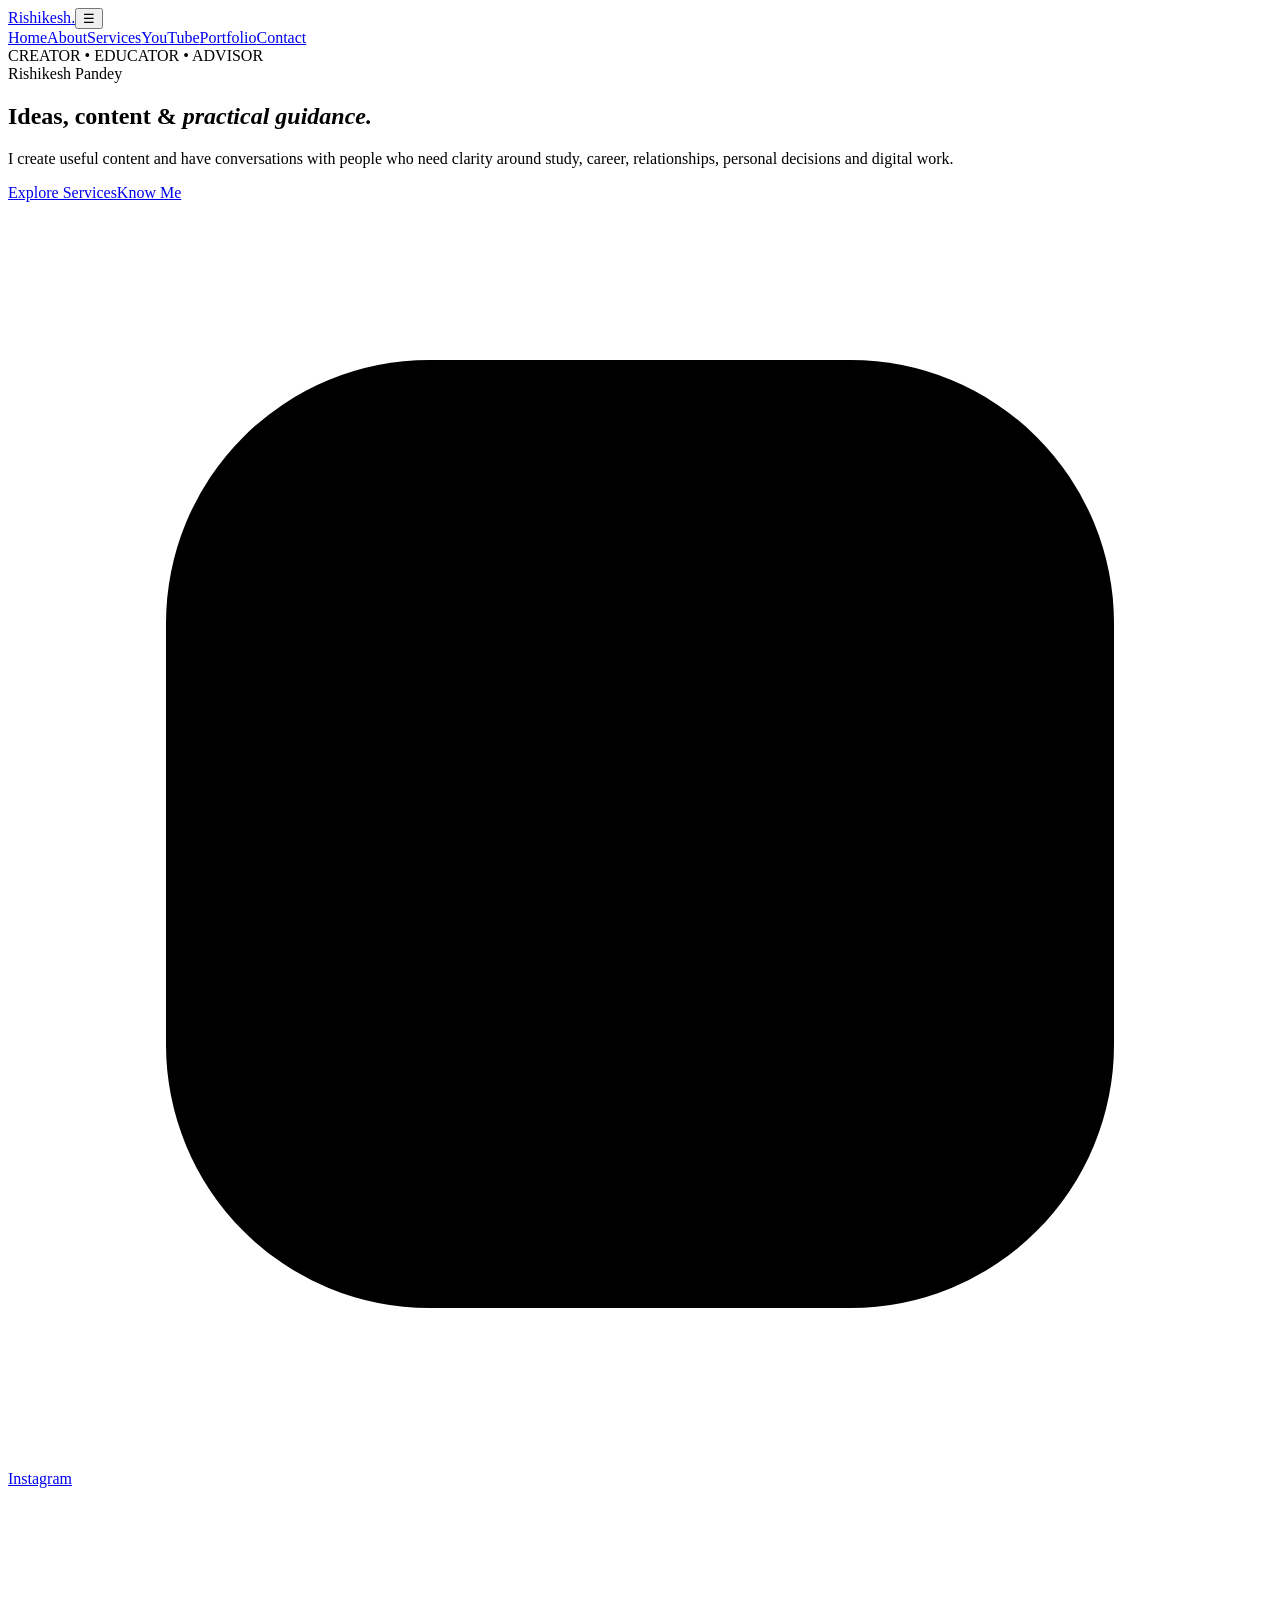
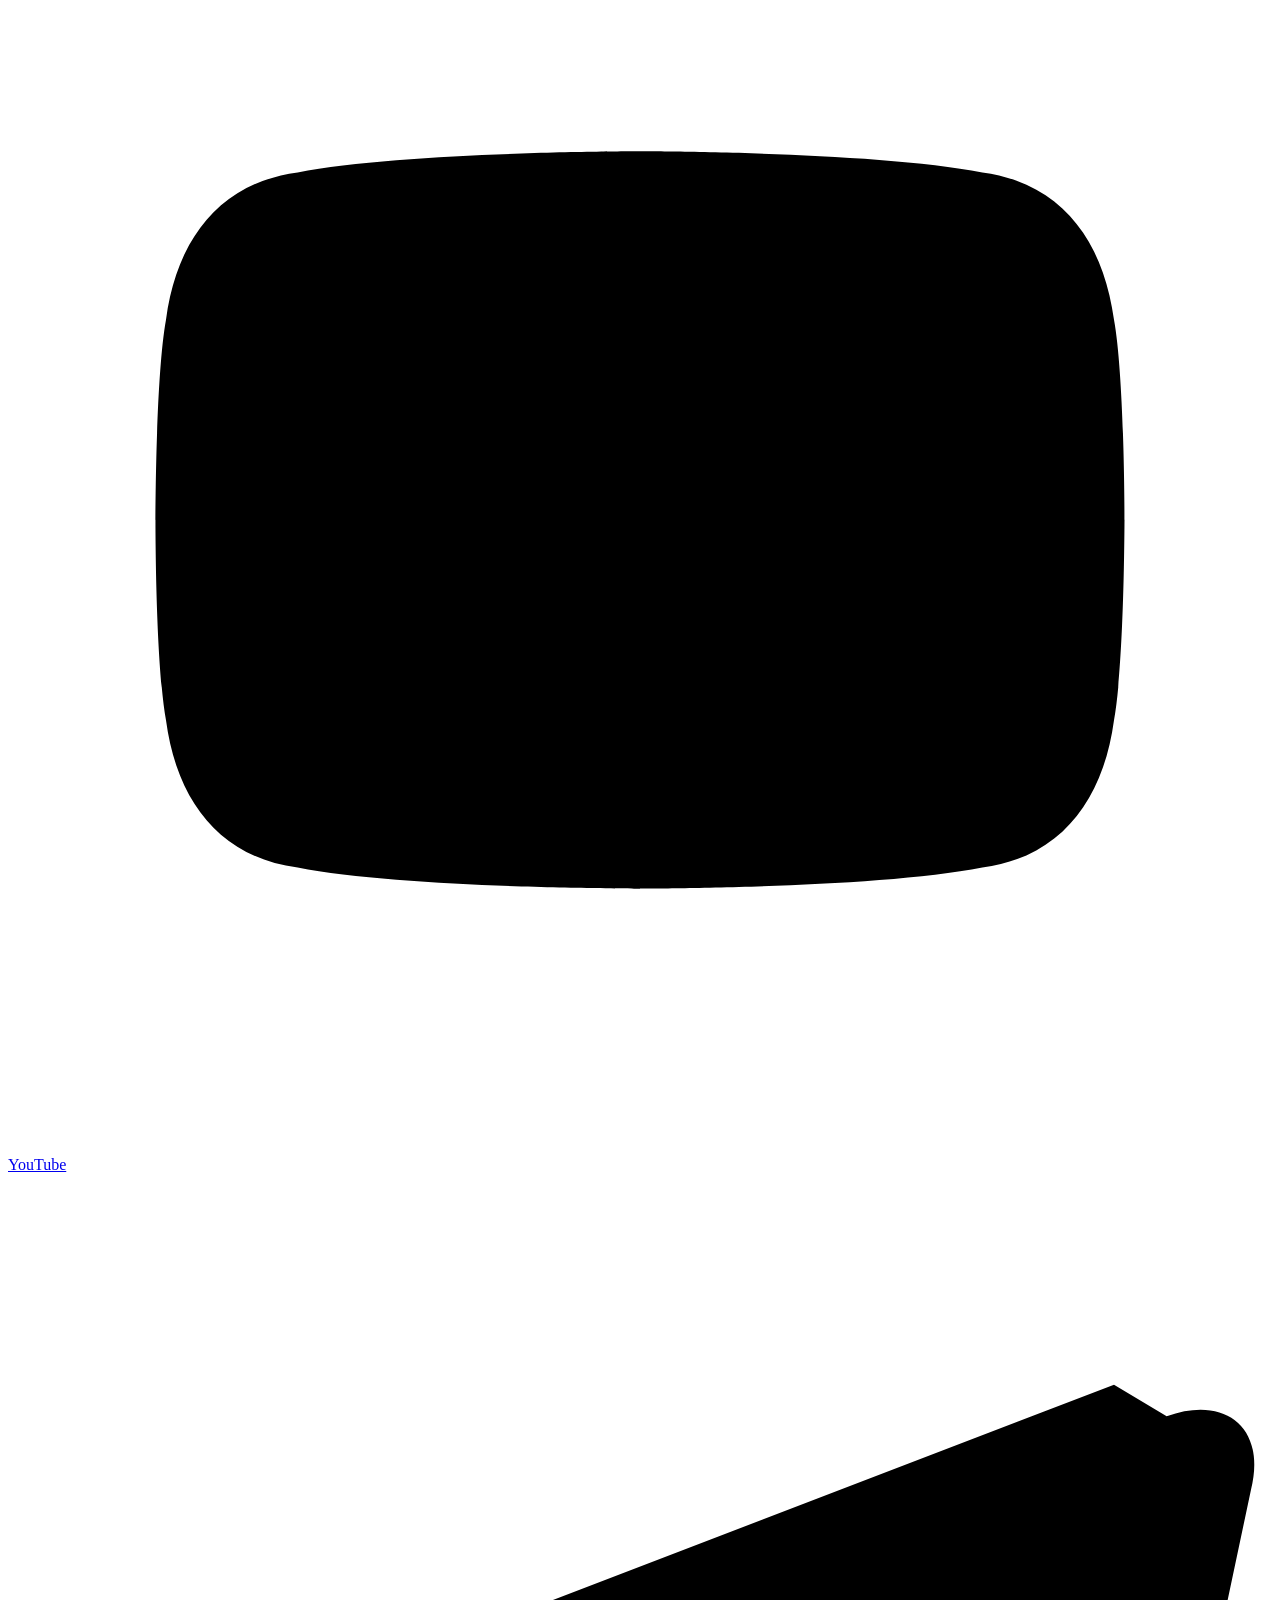
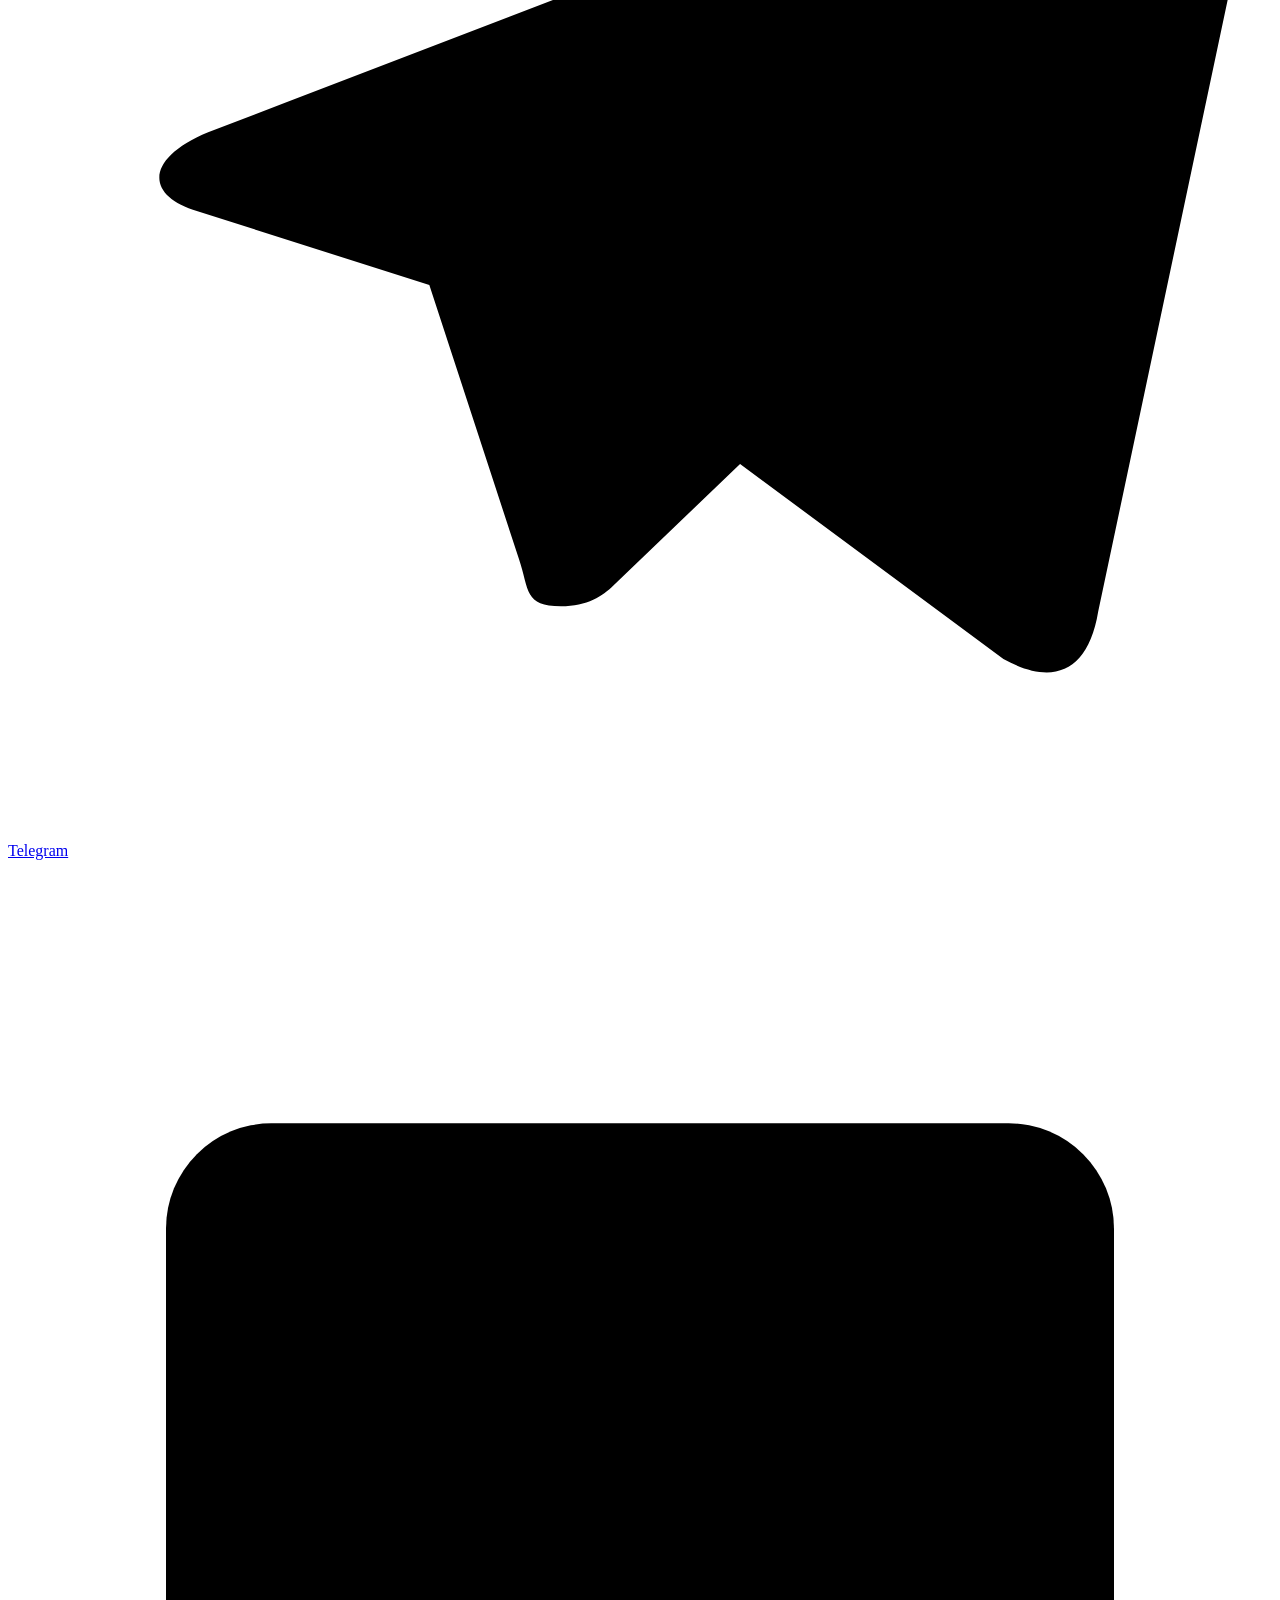
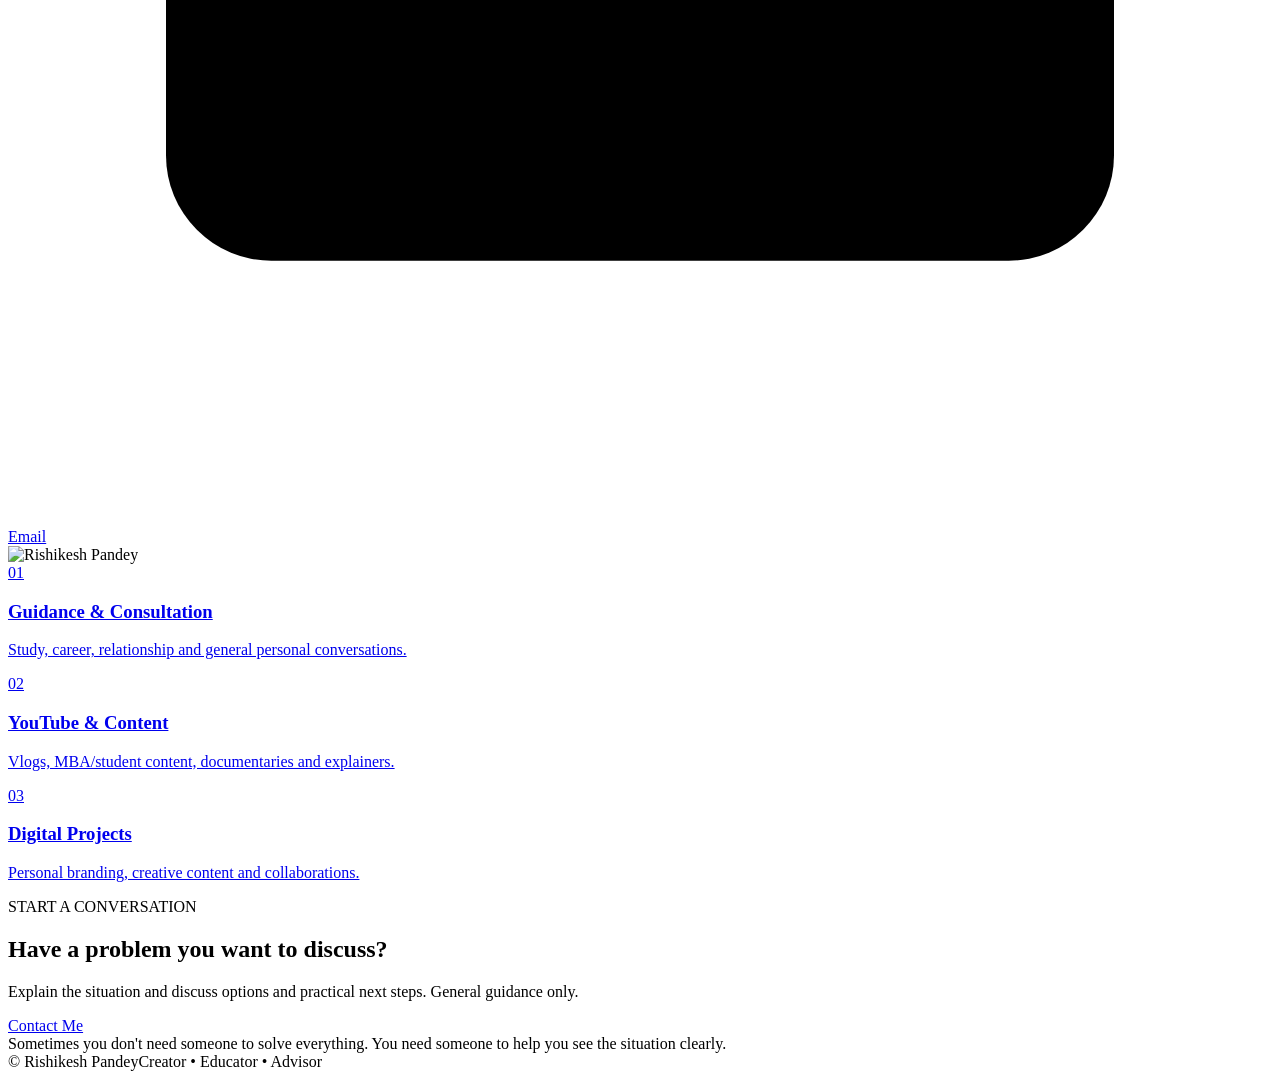
==== index.html @ b8ed44d0 "Add files via upload" ====
<!doctype html><html lang="en"><head><meta charset="utf-8"><meta name="viewport" content="width=device-width,initial-scale=1"><title>Rishikesh Pandey | Creator • Educator • Advisor</title><link rel="stylesheet" href="assets/style.css"></head><body><header class="header"><div class="container nav"><a class="logo" href="index.html">Rishikesh<span>.</span></a><button class="menu" onclick="toggleMenu()">☰</button><nav id="nav"><a class="active" href="index.html">Home</a><a class="" href="about.html">About</a><a class="" href="services.html">Services</a><a class="" href="youtube.html">YouTube</a><a class="" href="portfolio.html">Portfolio</a><a class="" href="contact.html">Contact</a></nav></div></header><main><section class="hero"><div class="container hero-grid"><div><div class="eyebrow">CREATOR • EDUCATOR • ADVISOR</div><div class="hero-name">Rishikesh Pandey</div><h1>Ideas, content & <em>practical guidance.</em></h1><p class="hero-intro">I create useful content and have conversations with people who need clarity around study, career, relationships, personal decisions and digital work.</p><div class="buttons"><a class="btn primary" href="services.html">Explore Services</a><a class="btn" href="about.html">Know Me</a></div><div class="social-row social-icons">
<a class="social-icon instagram" href="https://www.instagram.com/rishikeshpandey.25" target="_blank" rel="noopener" title="Instagram" aria-label="Instagram"><svg viewBox="0 0 24 24"><rect x="3" y="3" width="18" height="18" rx="5"/><circle cx="12" cy="12" r="4"/><circle class="dot" cx="17.4" cy="6.7" r="1.15"/></svg><span>Instagram</span></a>
<a class="social-icon youtube" href="https://youtube.com/@rishikeshpandeyvlogs9507" target="_blank" rel="noopener" title="YouTube" aria-label="YouTube"><svg viewBox="0 0 24 24"><path class="solid" d="M21 8.2c-.2-1.5-1-2.6-2.5-2.8C16.5 5 12 5 12 5s-4.5 0-6.5.4C4 5.6 3.2 6.7 3 8.2 2.8 9.3 2.8 12 2.8 12s0 2.7.2 3.8c.2 1.5 1 2.6 2.5 2.8C7.5 19 12 19 12 19s4.5 0 6.5-.4c1.5-.2 2.3-1.3 2.5-2.8.2-1.1.2-3.8.2-3.8s0-2.7-.2-3.8Z"/><path class="cut" d="m10 9 5 3-5 3Z"/></svg><span>YouTube</span></a>
<a class="social-icon telegram" href="https://telegram.org/dl" target="_blank" rel="noopener" title="Telegram" aria-label="Telegram"><svg viewBox="0 0 24 24"><path class="solid" d="M21 4 3.8 10.6c-1.2.5-1.2 1.2-.2 1.5L8 13.5l1.7 5.2c.2.6.1.9.8.9.5 0 .8-.2 1-.4l2.4-2.3 5 3.7c.9.5 1.6.3 1.8-.9L23.6 6c.3-1.2-.5-1.8-1.6-1.4Z"/></svg><span>Telegram</span></a>
<a class="social-icon email" href="mailto:rishikeshp700@gmail.com" title="Email" aria-label="Email"><svg viewBox="0 0 24 24"><rect x="3" y="5" width="18" height="14" rx="2"/><path d="m4 7 8 6 8-6"/></svg><span>Email</span></a>
</div></div><div class="hero-photo"><img src="assets/rishikesh-profile.png" alt="Rishikesh Pandey"></div></div></section><section class="section"><div class="container"><div class="cards three"><a class="card" href="services.html"><span>01</span><h3>Guidance & Consultation</h3><p>Study, career, relationship and general personal conversations.</p></a><a class="card" href="youtube.html"><span>02</span><h3>YouTube & Content</h3><p>Vlogs, MBA/student content, documentaries and explainers.</p></a><a class="card" href="portfolio.html"><span>03</span><h3>Digital Projects</h3><p>Personal branding, creative content and collaborations.</p></a></div></div></section><section class="section dark"><div class="container split"><div><div class="eyebrow">START A CONVERSATION</div><h2>Have a problem you want to discuss?</h2><p>Explain the situation and discuss options and practical next steps. General guidance only.</p><a class="btn primary" href="contact.html">Contact Me</a></div><div class="quote">Sometimes you don't need someone to solve everything. You need someone to help you see the situation clearly.</div></div></section></main><footer><div class="container footer"><span>© <span id="year"></span> Rishikesh Pandey</span><span>Creator • Educator • Advisor</span></div></footer><script src="assets/script.js"></script></body></html>
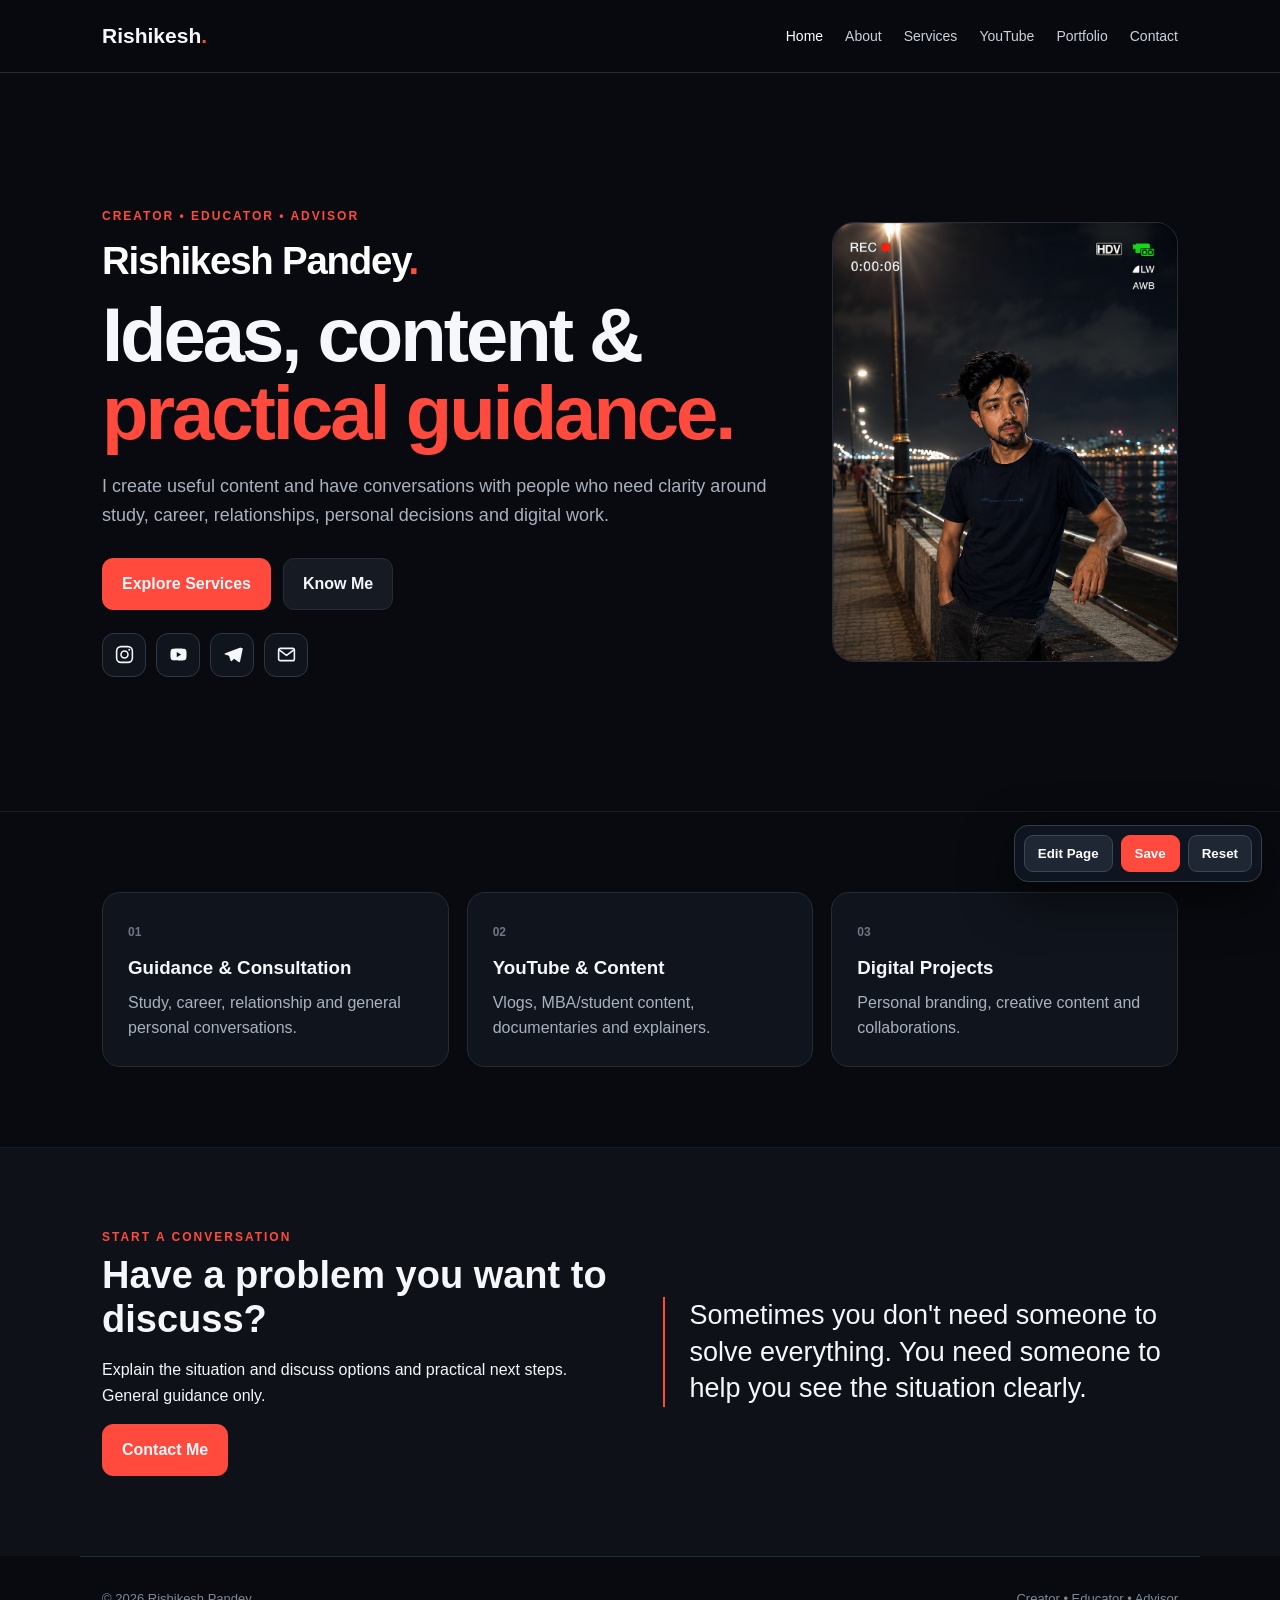
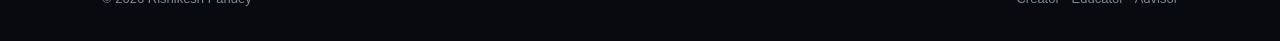
==== commit 7984eda0: "Update website to final v13" ====
--- a/index.html
+++ b/index.html
@@ -1,6 +1,14 @@
-<!doctype html><html lang="en"><head><meta charset="utf-8"><meta name="viewport" content="width=device-width,initial-scale=1"><title>Rishikesh Pandey | Creator • Educator • Advisor</title><link rel="stylesheet" href="assets/style.css"></head><body><header class="header"><div class="container nav"><a class="logo" href="index.html">Rishikesh<span>.</span></a><button class="menu" onclick="toggleMenu()">☰</button><nav id="nav"><a class="active" href="index.html">Home</a><a class="" href="about.html">About</a><a class="" href="services.html">Services</a><a class="" href="youtube.html">YouTube</a><a class="" href="portfolio.html">Portfolio</a><a class="" href="contact.html">Contact</a></nav></div></header><main><section class="hero"><div class="container hero-grid"><div><div class="eyebrow">CREATOR • EDUCATOR • ADVISOR</div><div class="hero-name">Rishikesh Pandey</div><h1>Ideas, content & <em>practical guidance.</em></h1><p class="hero-intro">I create useful content and have conversations with people who need clarity around study, career, relationships, personal decisions and digital work.</p><div class="buttons"><a class="btn primary" href="services.html">Explore Services</a><a class="btn" href="about.html">Know Me</a></div><div class="social-row social-icons">
-<a class="social-icon instagram" href="https://www.instagram.com/rishikeshpandey.25" target="_blank" rel="noopener" title="Instagram" aria-label="Instagram"><svg viewBox="0 0 24 24"><rect x="3" y="3" width="18" height="18" rx="5"/><circle cx="12" cy="12" r="4"/><circle class="dot" cx="17.4" cy="6.7" r="1.15"/></svg><span>Instagram</span></a>
-<a class="social-icon youtube" href="https://youtube.com/@rishikeshpandeyvlogs9507" target="_blank" rel="noopener" title="YouTube" aria-label="YouTube"><svg viewBox="0 0 24 24"><path class="solid" d="M21 8.2c-.2-1.5-1-2.6-2.5-2.8C16.5 5 12 5 12 5s-4.5 0-6.5.4C4 5.6 3.2 6.7 3 8.2 2.8 9.3 2.8 12 2.8 12s0 2.7.2 3.8c.2 1.5 1 2.6 2.5 2.8C7.5 19 12 19 12 19s4.5 0 6.5-.4c1.5-.2 2.3-1.3 2.5-2.8.2-1.1.2-3.8.2-3.8s0-2.7-.2-3.8Z"/><path class="cut" d="m10 9 5 3-5 3Z"/></svg><span>YouTube</span></a>
-<a class="social-icon telegram" href="https://telegram.org/dl" target="_blank" rel="noopener" title="Telegram" aria-label="Telegram"><svg viewBox="0 0 24 24"><path class="solid" d="M21 4 3.8 10.6c-1.2.5-1.2 1.2-.2 1.5L8 13.5l1.7 5.2c.2.6.1.9.8.9.5 0 .8-.2 1-.4l2.4-2.3 5 3.7c.9.5 1.6.3 1.8-.9L23.6 6c.3-1.2-.5-1.8-1.6-1.4Z"/></svg><span>Telegram</span></a>
-<a class="social-icon email" href="mailto:rishikeshp700@gmail.com" title="Email" aria-label="Email"><svg viewBox="0 0 24 24"><rect x="3" y="5" width="18" height="14" rx="2"/><path d="m4 7 8 6 8-6"/></svg><span>Email</span></a>
-</div></div><div class="hero-photo"><img src="assets/rishikesh-profile.png" alt="Rishikesh Pandey"></div></div></section><section class="section"><div class="container"><div class="cards three"><a class="card" href="services.html"><span>01</span><h3>Guidance & Consultation</h3><p>Study, career, relationship and general personal conversations.</p></a><a class="card" href="youtube.html"><span>02</span><h3>YouTube & Content</h3><p>Vlogs, MBA/student content, documentaries and explainers.</p></a><a class="card" href="portfolio.html"><span>03</span><h3>Digital Projects</h3><p>Personal branding, creative content and collaborations.</p></a></div></div></section><section class="section dark"><div class="container split"><div><div class="eyebrow">START A CONVERSATION</div><h2>Have a problem you want to discuss?</h2><p>Explain the situation and discuss options and practical next steps. General guidance only.</p><a class="btn primary" href="contact.html">Contact Me</a></div><div class="quote">Sometimes you don't need someone to solve everything. You need someone to help you see the situation clearly.</div></div></section></main><footer><div class="container footer"><span>© <span id="year"></span> Rishikesh Pandey</span><span>Creator • Educator • Advisor</span></div></footer><script src="assets/script.js"></script></body></html>+<!DOCTYPE html>
+<html lang="en"><head><meta charset="utf-8"/><meta content="width=device-width,initial-scale=1" name="viewport"/><title>Rishikesh Pandey | Creator • Educator • Advisor</title><link href="assets/style.css" rel="stylesheet"/></head><body><header class="header"><div class="container nav"><a class="logo" href="index.html">Rishikesh<span>.</span></a><button class="menu" onclick="toggleMenu()">☰</button><nav id="nav"><a class="active" href="index.html">Home</a><a class="" href="about.html">About</a><a class="" href="services.html">Services</a><a class="" href="youtube.html">YouTube</a><a class="" href="portfolio.html">Portfolio</a><a class="" href="contact.html">Contact</a></nav></div></header><main><section class="hero"><div class="container hero-grid"><div><div class="eyebrow" contenteditable="false" spellcheck="false">CREATOR • EDUCATOR • ADVISOR</div><div class="hero-name">Rishikesh Pandey</div><h1 contenteditable="false" spellcheck="false">Ideas, content &amp; <em>practical guidance.</em></h1><p contenteditable="false" spellcheck="false">I create useful content and have conversations with people who need clarity around study, career, relationships, personal decisions and digital work.</p><div class="buttons"><a class="btn primary" href="services.html">Explore Services</a><a class="btn" href="about.html">Know Me</a></div><div class="social-row social-icons">
+<a aria-label="Instagram" class="social-icon instagram" href="https://www.instagram.com/rishikeshpandey.25" rel="noopener" target="_blank" title="Instagram">
+<svg viewbox="0 0 24 24"><rect height="18" rx="5" width="18" x="3" y="3"></rect><circle cx="12" cy="12" r="4"></circle><circle class="dot" cx="17.4" cy="6.7" r="1.15"></circle></svg><span>Instagram</span>
+</a>
+<a aria-label="YouTube" class="social-icon youtube" href="https://youtube.com/@rishikeshpandeyvlogs9507" rel="noopener" target="_blank" title="YouTube">
+<svg viewbox="0 0 24 24"><path class="solid" d="M21 8.2c-.2-1.5-1-2.6-2.5-2.8C16.5 5 12 5 12 5s-4.5 0-6.5.4C4 5.6 3.2 6.7 3 8.2 2.8 9.3 2.8 12 2.8 12s0 2.7.2 3.8c.2 1.5 1 2.6 2.5 2.8C7.5 19 12 19 12 19s4.5 0 6.5-.4c1.5-.2 2.3-1.3 2.5-2.8.2-1.1.2-3.8.2-3.8s0-2.7-.2-3.8Z"></path><path class="cut" d="m10 9 5 3-5 3Z"></path></svg><span>YouTube</span>
+</a>
+<a aria-label="Telegram" class="social-icon telegram" href="https://telegram.org/dl" rel="noopener" target="_blank" title="Telegram">
+<svg viewbox="0 0 24 24"><path class="solid" d="M21 4 3.8 10.6c-1.2.5-1.2 1.2-.2 1.5L8 13.5l1.7 5.2c.2.6.1.9.8.9.5 0 .8-.2 1-.4l2.4-2.3 5 3.7c.9.5 1.6.3 1.8-.9L23.6 6c.3-1.2-.5-1.8-1.6-1.4Z"></path></svg><span>Telegram</span>
+</a>
+<a aria-label="Email" class="social-icon email" href="mailto:rishikeshp700@gmail.com" title="Email">
+<svg viewbox="0 0 24 24"><rect height="14" rx="2" width="18" x="3" y="5"></rect><path d="m4 7 8 6 8-6"></path></svg><span>Email</span>
+</a></div></div><div class="hero-photo"><img alt="Rishikesh Pandey" class="" data-edit-index="0" src="assets/rishikesh-profile.png"/></div></div></section><section class="section"><div class="container"><div class="cards three"><a class="card" href="services.html"><span contenteditable="false" spellcheck="false">01</span><h3 contenteditable="false" spellcheck="false">Guidance &amp; Consultation</h3><p contenteditable="false" spellcheck="false">Study, career, relationship and general personal conversations.</p></a><a class="card" href="youtube.html"><span contenteditable="false" spellcheck="false">02</span><h3 contenteditable="false" spellcheck="false">YouTube &amp; Content</h3><p contenteditable="false" spellcheck="false">Vlogs, MBA/student content, documentaries and explainers.</p></a><a class="card" href="portfolio.html"><span contenteditable="false" spellcheck="false">03</span><h3 contenteditable="false" spellcheck="false">Digital Projects</h3><p contenteditable="false" spellcheck="false">Personal branding, creative content and collaborations.</p></a></div></div></section><section class="section dark"><div class="container split"><div><div class="eyebrow" contenteditable="false" spellcheck="false">START A CONVERSATION</div><h2 contenteditable="false" spellcheck="false">Have a problem you want to discuss?</h2><p contenteditable="false" spellcheck="false">Explain the situation and discuss options and practical next steps. General guidance only.</p><a class="btn primary" href="contact.html">Contact Me</a></div><div class="quote" contenteditable="false" spellcheck="false">Sometimes you don't need someone to solve everything. You need someone to help you see the situation clearly.</div></div></section></main><footer><div class="container footer"><span>© <span id="year"></span> Rishikesh Pandey</span><span>Creator • Educator • Advisor</span></div></footer><script src="assets/script.js"></script></body></html>
--- a/assets/style.css
+++ b/assets/style.css
@@ -0,0 +1,66 @@
+*{box-sizing:border-box}html{scroll-behavior:smooth}body{margin:0;background:#080a0f;color:#f5f7fb;font-family:Inter,Arial,sans-serif;line-height:1.6}a{color:inherit;text-decoration:none}.container{max-width:1120px;margin:auto;padding:0 22px}.header{position:sticky;top:0;z-index:10;background:#080a0fee;backdrop-filter:blur(12px);border-bottom:1px solid #252c38}.nav{height:72px;display:flex;align-items:center;justify-content:space-between}.logo{font-size:21px;font-weight:850}.logo span,.eyebrow{color:#ff4a3d}nav{display:flex;gap:22px}nav a{font-size:14px;color:#cbd1db}nav a:hover,nav a.active{color:#fff}.menu{display:none;background:none;border:0;color:white;font-size:27px}.hero{min-height:82vh;display:flex;align-items:center;padding:65px 0}.hero-grid{display:grid;grid-template-columns:1fr .9fr;gap:60px;align-items:center}.eyebrow{font-size:12px;letter-spacing:2px;font-weight:850}.hero h1,.page-hero h1{font-size:clamp(44px,7vw,76px);line-height:1.03;letter-spacing:-3px;margin:15px 0 20px}.hero h1 em{color:#ff4a3d;font-style:normal}.hero p,.page-hero p{font-size:18px;color:#a9b1bf;max-width:720px}.hero-photo{height:600px;border:1px solid #252c38;border-radius:28px;overflow:hidden}.hero-photo img,.about-photo,.contact-photo img{width:100%;height:100%;object-fit:cover;object-position:center top}.buttons{display:flex;gap:12px;flex-wrap:wrap;margin-top:28px}.btn{display:inline-block;padding:12px 19px;border:1px solid #252c38;background:#151a23;border-radius:11px;font-weight:750}.primary{background:#ff4a3d;border-color:#ff4a3d}.social-row{display:flex;gap:16px;flex-wrap:wrap;margin-top:23px}.social-row a{font-size:13px;border-bottom:1px solid #444}.section{padding:80px 0;border-top:1px solid #171b23}.section.dark{background:#0e1117}.section h2{font-size:38px;line-height:1.15;margin:7px 0 13px}.cards{display:grid;gap:18px}.three{grid-template-columns:repeat(3,1fr)}.two{grid-template-columns:repeat(2,1fr)}.card{display:block;background:#10141c;border:1px solid #252c38;border-radius:18px;padding:25px;transition:.2s}.card:hover{transform:translateY(-3px);border-color:#4a5362}.card>span{color:#6e7785;font-size:12px;font-weight:800}.card h3,.card h2{margin:9px 0 7px}.card p{color:#a9b1bf;margin:0}.page-hero{padding:90px 0 65px;border-bottom:1px solid #252c38}.page-hero h1{font-size:clamp(43px,6vw,68px)}.about-grid,.contact-grid,.inner-grid,.split{display:grid;grid-template-columns:1fr 1fr;gap:45px;align-items:center}.about-photo,.contact-photo{height:600px;border-radius:24px;border:1px solid #252c38;overflow:hidden}.stats{display:flex;gap:12px;margin-top:25px;flex-wrap:wrap}.stats div{background:#10141c;border:1px solid #252c38;padding:14px 17px;border-radius:12px}.stats b,.stats small{display:block}.stats small{color:#a9b1bf;font-size:12px}.checklist{color:#a9b1bf}.checklist li{margin:11px 0}.notice{margin-top:28px;padding:17px;border:1px solid #433331;background:#171112;border-radius:12px;color:#bfc5cf;font-size:13px}.quote{font-size:27px;line-height:1.35;border-left:2px solid #ff4a3d;padding-left:25px}.portfolio-card{min-height:170px}.portfolio-card span{display:inline-block;margin-top:18px;padding:5px 9px;background:#1b202a;border-radius:99px}.contact-list{display:grid;gap:12px}.contact-item{display:block;padding:20px;background:#10141c;border:1px solid #252c38;border-radius:14px}.contact-item span{display:block;color:#a9b1bf}.contact-photo{height:520px}.footer{min-height:85px;display:flex;align-items:center;justify-content:space-between;color:#7f8895;font-size:13px;border-top:1px solid #252c38}@media(max-width:800px){nav{display:none;position:absolute;top:72px;left:0;right:0;background:#080a0f;padding:18px 22px;flex-direction:column;border-bottom:1px solid #252c38}nav.open{display:flex}.menu{display:block}.hero-grid,.about-grid,.contact-grid,.inner-grid,.split{grid-template-columns:1fr}.hero-photo{height:520px}.three,.two{grid-template-columns:1fr}.hero h1,.page-hero h1{letter-spacing:-2px}.footer{flex-direction:column;justify-content:center;padding:25px}}
+/* VISUAL EDITOR */
+.editor-bar{position:fixed;right:18px;bottom:18px;z-index:9999;display:flex;gap:8px;padding:9px;background:#111722ee;border:1px solid #343d4b;border-radius:14px;box-shadow:0 16px 50px #0009;backdrop-filter:blur(10px)}
+.editor-bar button{border:1px solid #3c4655;background:#202734;color:#fff;border-radius:9px;padding:10px 13px;font-weight:750;cursor:pointer}
+.editor-bar .save-edit{background:#ff4a3d;border-color:#ff4a3d}
+.editing [contenteditable="true"]{outline:1px dashed #ff6b5e;outline-offset:4px;border-radius:3px;cursor:text}
+.editing [contenteditable="true"]:hover{background:#ffffff08}
+.edit-toast{position:fixed;left:50%;bottom:82px;transform:translateX(-50%);z-index:10000;background:#f5f7fb;color:#111;padding:10px 16px;border-radius:9px;font-weight:700;box-shadow:0 10px 30px #0008}
+@media(max-width:600px){.editor-bar{left:12px;right:12px;justify-content:center}.editor-bar button{flex:1;padding:9px 7px}}
+
+.editing img.image-editable{outline:3px dashed #ff4a3d!important;outline-offset:5px;cursor:pointer!important;filter:brightness(.9)}
+.editing img.image-editable:hover{filter:brightness(.72)}
+.editing .hero-photo,.editing .about-photo,.editing .contact-photo{position:relative}
+.editing .hero-photo:after,.editing .about-photo:after,.editing .contact-photo:after{content:"Click photo to change";position:absolute;left:50%;top:50%;transform:translate(-50%,-50%);pointer-events:none;background:#080a0fd9;color:#fff;border:1px solid #ff4a3d;padding:9px 13px;border-radius:9px;font-size:13px;font-weight:800;white-space:nowrap}
+
+/* v2: smaller, more professional portrait sizing */
+.hero-grid{grid-template-columns:minmax(0,1.2fr) minmax(280px,.62fr)}
+.hero-photo{height:440px;max-width:360px;width:100%;justify-self:end;border-radius:22px}
+.about-grid{grid-template-columns:minmax(280px,.68fr) minmax(0,1.25fr)}
+.about-photo{height:440px;max-width:350px;width:100%}
+.contact-list-centered{max-width:720px;margin:0 auto}
+@media(max-width:800px){
+  .hero-grid,.about-grid{grid-template-columns:1fr}
+  .hero-photo{height:420px;max-width:330px;justify-self:center}
+  .about-photo{height:420px;max-width:330px;margin:0 auto}
+}
+
+.alt-section{background:rgba(255,255,255,.025)}
+.project-grid,.creative-grid{display:grid;grid-template-columns:repeat(3,1fr);gap:20px;margin-top:24px}
+.project-card,.creative-card,.portfolio-upload{background:#11151c;border:1px solid rgba(255,255,255,.09);border-radius:18px;padding:18px}
+.portfolio-upload{margin:22px 0}
+.media-placeholder{min-height:190px;border:1px dashed rgba(255,255,255,.25);border-radius:14px;display:flex;align-items:center;justify-content:center;text-align:center;padding:18px;cursor:default;overflow:hidden}
+.media-placeholder img{width:100%;height:100%;max-height:300px;object-fit:cover;border-radius:10px}
+.editing .media-placeholder{cursor:pointer;outline:2px dashed #ff4a3d;outline-offset:3px}
+.file-icon{height:130px;display:flex;align-items:center;justify-content:center;font-size:26px;font-weight:900;border-radius:13px;background:rgba(255,255,255,.04);margin-bottom:16px}
+.note-box{margin-top:22px;padding:18px;border-left:3px solid #ff4a3d;background:rgba(255,255,255,.035);border-radius:8px}
+.project-card .btn{display:inline-block;margin-top:10px}
+@media(max-width:900px){.project-grid,.creative-grid{grid-template-columns:repeat(2,1fr)}}
+@media(max-width:600px){.project-grid,.creative-grid{grid-template-columns:1fr}}
+
+/* v5 portfolio thumbnails: true YouTube 16:9 */
+.project-card .media-placeholder{aspect-ratio:16/9;min-height:0;width:100%;padding:0}
+.project-card .media-placeholder img{width:100%;height:100%;max-height:none;object-fit:cover;border-radius:13px}
+.portfolio-upload .media-placeholder{aspect-ratio:16/9;min-height:0;max-width:900px;margin:0 auto}
+.portfolio-upload .media-placeholder img{width:100%;height:100%;max-height:none;object-fit:contain;background:#080a0f}
+
+/* v7 - explicit fully editable state */
+.editing [contenteditable="true"]{outline:1px dashed #ff4a3d!important;outline-offset:3px;cursor:text!important}
+.editing .media-placeholder{outline:2px dashed #ff4a3d!important;outline-offset:4px;cursor:pointer!important}
+.editor-bar{z-index:99999!important}
+.portfolio-media{width:100%;border-radius:13px;border:1px solid rgba(255,255,255,.08);display:block;background:#0b0e13}
+.portfolio-media.wide{aspect-ratio:16/9;object-fit:cover}
+.portfolio-media.design{height:260px;object-fit:contain;padding:8px}
+.portfolio-video{width:100%;max-height:520px;border-radius:13px;background:#000}
+.resume-preview{width:100%;max-height:650px;object-fit:contain;border-radius:13px;background:#fff}
+.asset-label{font-size:12px;letter-spacing:.12em;text-transform:uppercase;color:#ff5148;font-weight:800;margin-bottom:10px}
+
+/* FINAL v11: requested Home-only polish */
+.hero-name{margin-top:14px;font-size:clamp(27px,3vw,42px);line-height:1.05;font-weight:900;letter-spacing:-1.2px;color:#fff}
+.hero-name:after{content:".";color:#ff4a3d}.hero-intro{max-width:760px;font-weight:500}
+.social-icons{gap:10px;align-items:center}.social-icons .social-icon{width:44px;height:44px;display:inline-flex;align-items:center;justify-content:center;border:1px solid #303744!important;border-radius:12px;background:#10141c;position:relative;transition:.18s ease}
+.social-icons .social-icon:hover{transform:translateY(-3px);background:#171c25;box-shadow:0 10px 24px #0008}
+.social-icons svg{width:21px;height:21px;fill:none;stroke:#f5f7fb;stroke-width:1.8;stroke-linecap:round;stroke-linejoin:round}.social-icons .solid,.social-icons .dot{fill:#f5f7fb;stroke:none}.social-icons .cut{fill:#10141c;stroke:none}
+.social-icons .social-icon span{position:absolute;left:50%;bottom:-34px;transform:translate(-50%,5px);padding:4px 8px;border-radius:7px;background:#1a202a;border:1px solid #303744;color:#e8ecf2;font-size:11px;white-space:nowrap;opacity:0;pointer-events:none;transition:.18s}
+.social-icons .social-icon:hover span{opacity:1;transform:translate(-50%,0)}.social-icons .instagram:hover{border-color:#d95d9f!important}.social-icons .youtube:hover{border-color:#ff4a3d!important}.social-icons .telegram:hover{border-color:#45aee9!important}.social-icons .email:hover{border-color:#e0a34b!important}
+@media(max-width:800px){.hero-name{font-size:32px}.social-icons{margin-bottom:26px}}
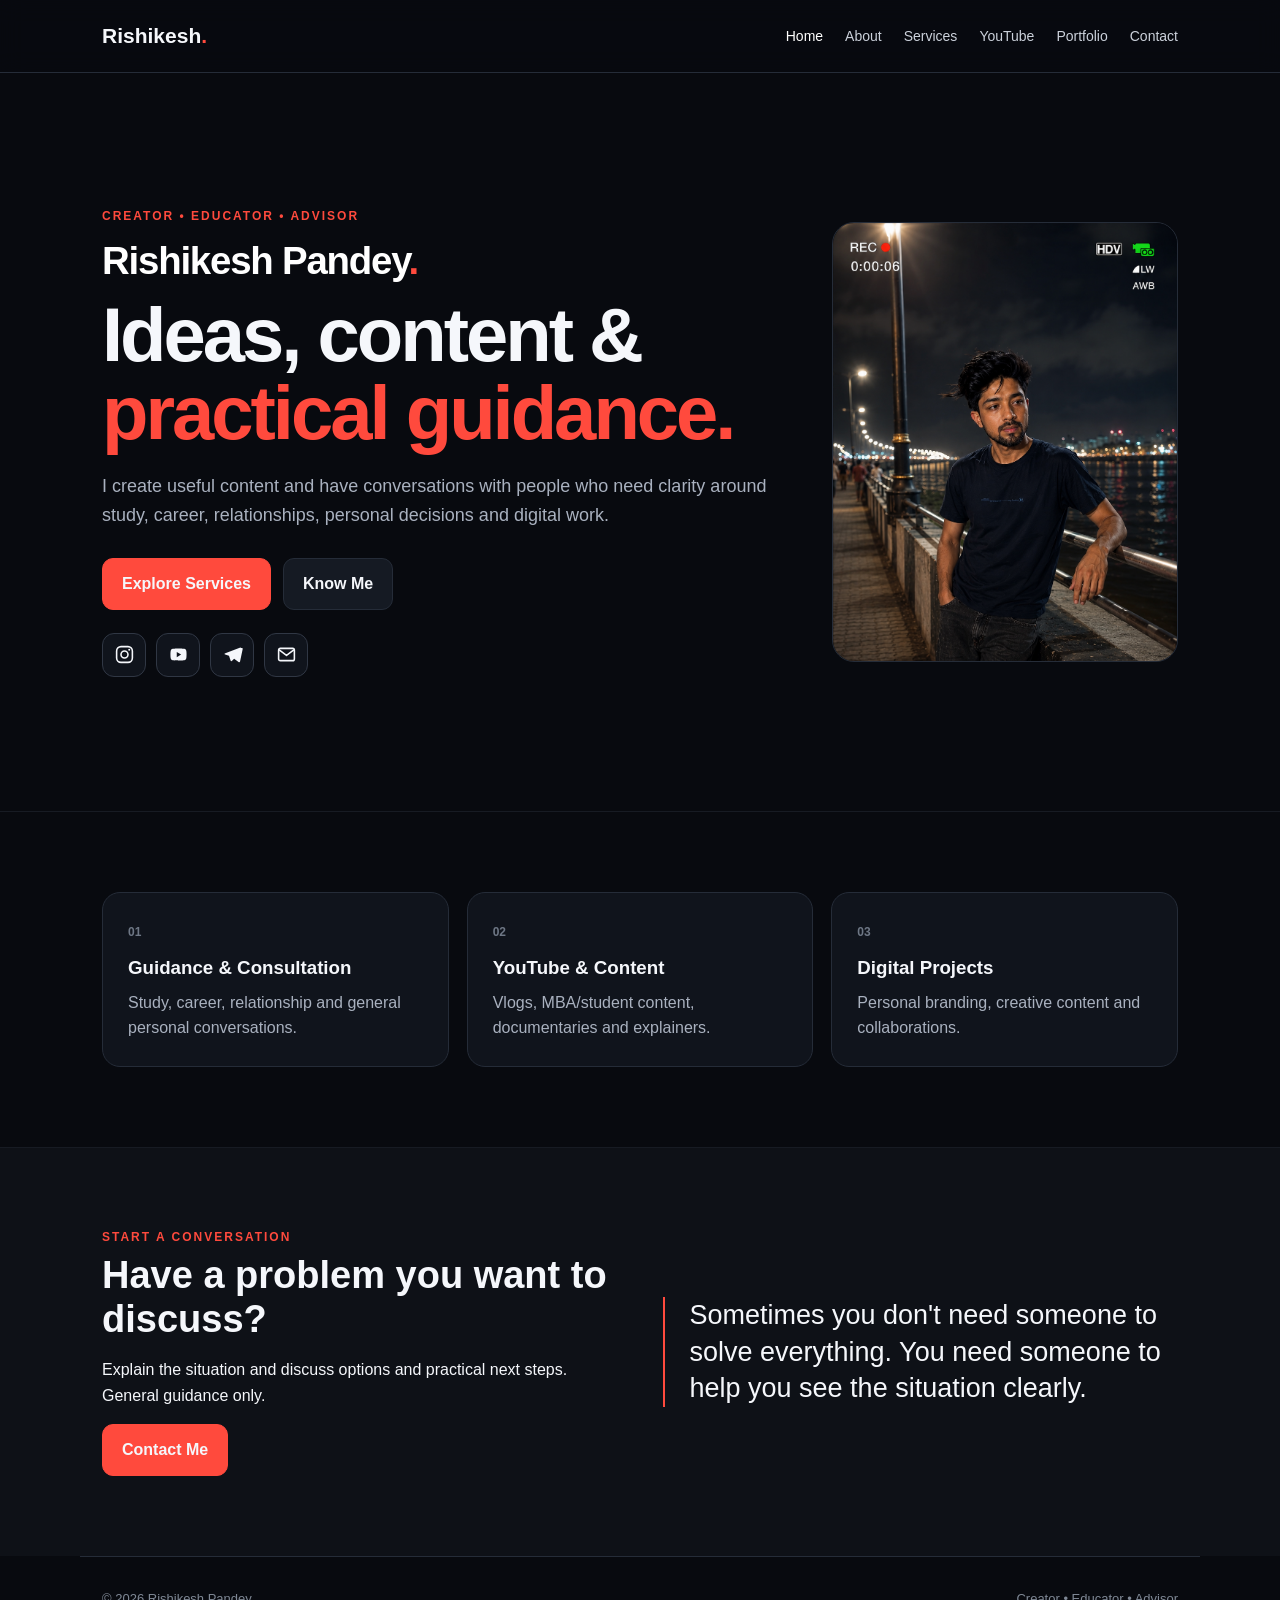
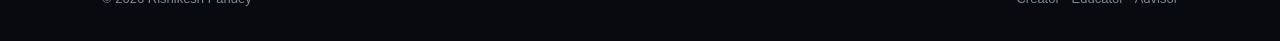
==== commit 29de69b2: "Force fresh public script without editor controls" ====
--- a/index.html
+++ b/index.html
@@ -11,4 +11,4 @@
 </a>
 <a aria-label="Email" class="social-icon email" href="mailto:rishikeshp700@gmail.com" title="Email">
 <svg viewbox="0 0 24 24"><rect height="14" rx="2" width="18" x="3" y="5"></rect><path d="m4 7 8 6 8-6"></path></svg><span>Email</span>
-</a></div></div><div class="hero-photo"><img alt="Rishikesh Pandey" class="" data-edit-index="0" src="assets/rishikesh-profile.png"/></div></div></section><section class="section"><div class="container"><div class="cards three"><a class="card" href="services.html"><span contenteditable="false" spellcheck="false">01</span><h3 contenteditable="false" spellcheck="false">Guidance &amp; Consultation</h3><p contenteditable="false" spellcheck="false">Study, career, relationship and general personal conversations.</p></a><a class="card" href="youtube.html"><span contenteditable="false" spellcheck="false">02</span><h3 contenteditable="false" spellcheck="false">YouTube &amp; Content</h3><p contenteditable="false" spellcheck="false">Vlogs, MBA/student content, documentaries and explainers.</p></a><a class="card" href="portfolio.html"><span contenteditable="false" spellcheck="false">03</span><h3 contenteditable="false" spellcheck="false">Digital Projects</h3><p contenteditable="false" spellcheck="false">Personal branding, creative content and collaborations.</p></a></div></div></section><section class="section dark"><div class="container split"><div><div class="eyebrow" contenteditable="false" spellcheck="false">START A CONVERSATION</div><h2 contenteditable="false" spellcheck="false">Have a problem you want to discuss?</h2><p contenteditable="false" spellcheck="false">Explain the situation and discuss options and practical next steps. General guidance only.</p><a class="btn primary" href="contact.html">Contact Me</a></div><div class="quote" contenteditable="false" spellcheck="false">Sometimes you don't need someone to solve everything. You need someone to help you see the situation clearly.</div></div></section></main><footer><div class="container footer"><span>© <span id="year"></span> Rishikesh Pandey</span><span>Creator • Educator • Advisor</span></div></footer><script src="assets/script.js"></script></body></html>+</a></div></div><div class="hero-photo"><img alt="Rishikesh Pandey" class="" data-edit-index="0" src="assets/rishikesh-profile.png"/></div></div></section><section class="section"><div class="container"><div class="cards three"><a class="card" href="services.html"><span contenteditable="false" spellcheck="false">01</span><h3 contenteditable="false" spellcheck="false">Guidance &amp; Consultation</h3><p contenteditable="false" spellcheck="false">Study, career, relationship and general personal conversations.</p></a><a class="card" href="youtube.html"><span contenteditable="false" spellcheck="false">02</span><h3 contenteditable="false" spellcheck="false">YouTube &amp; Content</h3><p contenteditable="false" spellcheck="false">Vlogs, MBA/student content, documentaries and explainers.</p></a><a class="card" href="portfolio.html"><span contenteditable="false" spellcheck="false">03</span><h3 contenteditable="false" spellcheck="false">Digital Projects</h3><p contenteditable="false" spellcheck="false">Personal branding, creative content and collaborations.</p></a></div></div></section><section class="section dark"><div class="container split"><div><div class="eyebrow" contenteditable="false" spellcheck="false">START A CONVERSATION</div><h2 contenteditable="false" spellcheck="false">Have a problem you want to discuss?</h2><p contenteditable="false" spellcheck="false">Explain the situation and discuss options and practical next steps. General guidance only.</p><a class="btn primary" href="contact.html">Contact Me</a></div><div class="quote" contenteditable="false" spellcheck="false">Sometimes you don't need someone to solve everything. You need someone to help you see the situation clearly.</div></div></section></main><footer><div class="container footer"><span>© <span id="year"></span> Rishikesh Pandey</span><span>Creator • Educator • Advisor</span></div></footer><script src="assets/script.js?v=16"></script></body></html>
